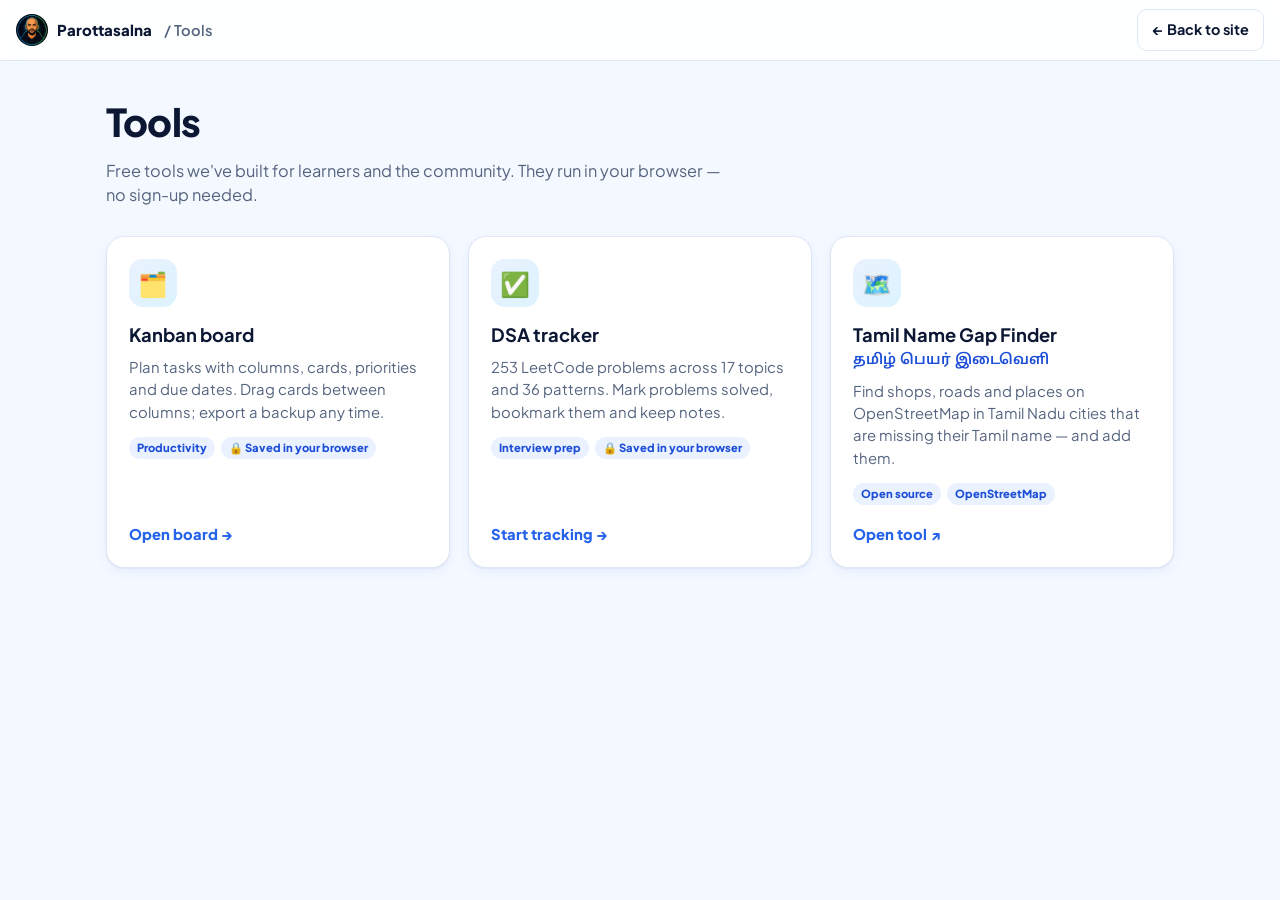
==== tools/index.html @ 4685981b "tools page" ====
<!doctype html>
<html lang="en">
<head>
  <meta charset="utf-8">
  <script src="../assets/js/analytics.js"></script>
  <meta name="viewport" content="width=device-width, initial-scale=1">
  <title>Tools — Parottasalna</title>
  <meta name="description" content="Free, open tools from Parottasalna — a private Kanban board, a DSA practice tracker, and a finder for missing Tamil names on OpenStreetMap.">
  <meta name="theme-color" content="#1d4ed8">
  <link rel="icon" href="../favicon-48.png" type="image/png">
  <link rel="preconnect" href="https://fonts.googleapis.com">
  <link rel="preconnect" href="https://fonts.gstatic.com" crossorigin>
  <link href="https://fonts.googleapis.com/css2?family=Plus+Jakarta+Sans:wght@400;500;600;700;800&family=Noto+Sans+Tamil:wght@600&display=swap" rel="stylesheet">
  <link rel="stylesheet" href="shared/tools.css">
  <link rel="stylesheet" href="tools-index.css">
</head>
<body>

<header class="topbar">
  <div class="topbar-in">
    <a class="brand" href="../"><img src="../logo-192.png" alt="">Parottasalna</a>
    <span class="crumb">/ Tools</span>
    <span class="spacer"></span>
    <a class="btn" href="../">← Back to site</a>
  </div>
</header>

<main class="tools-page">
  <section class="intro">
    <h1>Tools</h1>
    <p>Free tools we've built for learners and the community. They run in your browser — no sign-up needed.</p>
  </section>

  <div class="tool-grid">
    <a class="tool-card" href="kanban/">
      <span class="tool-ic">🗂️</span>
      <h2>Kanban board</h2>
      <p>Plan tasks with columns, cards, priorities and due dates. Drag cards between columns; export a backup any time.</p>
      <div class="tool-tags"><span class="tag">Productivity</span><span class="tag">🔒 Saved in your browser</span></div>
      <span class="tool-go">Open board →</span>
    </a>

    <a class="tool-card" href="dsa-tracker/">
      <span class="tool-ic">✅</span>
      <h2>DSA tracker</h2>
      <p>253 LeetCode problems across 17 topics and 36 patterns. Mark problems solved, bookmark them and keep notes.</p>
      <div class="tool-tags"><span class="tag">Interview prep</span><span class="tag">🔒 Saved in your browser</span></div>
      <span class="tool-go">Start tracking →</span>
    </a>

    <a class="tool-card" href="https://syedjaferk.github.io/tamil-osm-name-gap-finder/" target="_blank" rel="noopener">
      <span class="tool-ic">🗺️</span>
      <h2>Tamil Name Gap Finder</h2>
      <p class="ta">தமிழ் பெயர் இடைவெளி</p>
      <p>Find shops, roads and places on OpenStreetMap in Tamil Nadu cities that are missing their Tamil name — and add them.</p>
      <div class="tool-tags"><span class="tag">Open source</span><span class="tag">OpenStreetMap</span></div>
      <span class="tool-go">Open tool ↗</span>
    </a>
  </div>
</main>

</body>
</html>
---- tools/shared/tools.css ----
/* Shared look for every Parottasalna tool: theme, top bar, buttons, menus, dialogs, toast. */
:root {
  --bg: #f4f8ff;
  --fg: #0b1733;
  --muted: #55647f;
  --line: #dfe7f5;
  --card: #ffffff;
  --blue-900: #0b2a6f;
  --blue-700: #1d4ed8;
  --blue-600: #2563eb;
  --blue-400: #60a5fa;
  --sky: #38bdf8;
  --blue-50: #eaf2ff;
  --danger: #dc2626;
  --danger-soft: #fdecec;
  --ok: #16a34a;
  --low: #16a34a;
  --medium: #d97706;
  --high: #dc2626;
  --shadow: 0 1px 2px rgba(11, 23, 51, .06), 0 4px 12px rgba(37, 99, 235, .06);
  --shadow-lg: 0 2px 6px rgba(11, 23, 51, .08), 0 20px 50px rgba(37, 99, 235, .18);
}
@media (prefers-color-scheme: dark) {
  :root:not([data-theme="light"]) {
    --bg: #07112a; --fg: #e8eefc; --muted: #9aaacb; --line: #1c2c52; --card: #0e1c40;
    --blue-50: #13285a; --blue-700: #60a5fa; --blue-600: #3b82f6; --danger-soft: #3a1414; --ok: #4ade80;
    --shadow: 0 1px 2px rgba(0,0,0,.3), 0 4px 12px rgba(0,0,0,.25);
    --shadow-lg: 0 2px 6px rgba(0,0,0,.4), 0 20px 50px rgba(0,0,0,.45);
  }
}
* { box-sizing: border-box; }
html, body { height: 100%; }
body {
  margin: 0; background: var(--bg); color: var(--fg); display: flex; flex-direction: column;
  font: 15px/1.5 "Plus Jakarta Sans", system-ui, -apple-system, "Segoe UI", Roboto, sans-serif;
  -webkit-font-smoothing: antialiased;
}
a { color: var(--blue-600); text-decoration: none; }
button, input, textarea, select { font: inherit; color: inherit; }
[hidden] { display: none !important; }

/* Top bar */
.topbar { background: color-mix(in srgb, var(--card) 88%, transparent); backdrop-filter: blur(10px); border-bottom: 1px solid var(--line); position: sticky; top: 0; z-index: 20; }
.topbar-in { display: flex; align-items: center; gap: 12px; padding: 0 16px; height: 60px; max-width: 1600px; margin: 0 auto; }
.brand { display: flex; align-items: center; gap: .55rem; font-weight: 800; color: var(--fg); }
.brand img { width: 32px; height: 32px; border-radius: 50%; }
.crumb { color: var(--muted); font-weight: 600; font-size: .92rem; }
.crumb a { color: var(--muted); }
.crumb a:hover { color: var(--blue-600); }
.topbar .spacer { flex: 1; }

/* Buttons */
.btn { display: inline-flex; align-items: center; gap: .4rem; padding: .55rem .9rem; border-radius: 10px; font-weight: 700; font-size: .9rem;
  border: 1px solid var(--line); background: var(--card); color: var(--fg); cursor: pointer; white-space: nowrap; }
.btn:hover { border-color: var(--blue-400); }
.btn-primary { background: linear-gradient(135deg, var(--blue-600), var(--blue-900)); color: #fff; border-color: transparent; }
.btn-primary:hover { border-color: transparent; filter: brightness(1.08); }
.btn-danger { background: var(--danger); color: #fff; border-color: transparent; }
.btn-danger:hover { border-color: transparent; filter: brightness(1.08); }
.btn-text { background: none; border-color: transparent; color: var(--muted); }
.btn-text:hover { color: var(--danger); border-color: transparent; }
.icon-btn { width: 30px; height: 30px; border-radius: 8px; border: 0; background: transparent; color: var(--muted); cursor: pointer; display: grid; place-items: center; font-size: 1.1rem; }
.icon-btn:hover { background: color-mix(in srgb, var(--blue-600) 12%, transparent); color: var(--fg); }

/* Toolbar under the top bar */
.toolbar { display: flex; align-items: flex-end; justify-content: space-between; gap: 16px; flex-wrap: wrap; padding: 18px 16px 10px; max-width: 1600px; width: 100%; margin: 0 auto; }
.note { margin: 4px 0 0; color: var(--muted); font-size: .85rem; }
.note .saved { color: var(--ok); font-weight: 600; margin-left: 6px; }
.actions { display: flex; gap: 8px; flex-wrap: wrap; align-items: center; }
.search { padding: .55rem .8rem; border-radius: 10px; border: 1px solid var(--line); background: var(--card); width: 220px; max-width: 100%; }
.search:focus { outline: 2px solid color-mix(in srgb, var(--blue-600) 40%, transparent); outline-offset: 1px; }
.warning { margin: 0 16px 10px; padding: 10px 14px; border-radius: 10px; background: var(--danger-soft); color: var(--danger); font-size: .9rem; font-weight: 600; }

/* Dropdown menus */
.dropdown { position: relative; }
.menu { position: absolute; right: 0; top: calc(100% + 6px); min-width: 230px; background: var(--card); border: 1px solid var(--line); border-radius: 12px;
  box-shadow: var(--shadow-lg); padding: 6px; display: none; z-index: 30; }
.dropdown.open > .menu { display: block; }
.menu button { display: block; width: 100%; text-align: left; padding: .55rem .75rem; border: 0; background: none; border-radius: 8px; cursor: pointer; font-size: .9rem; font-weight: 600; }
.menu button:hover, .menu button:focus-visible { background: var(--blue-50); outline: none; }
.menu button.danger { color: var(--danger); }
.menu button.danger:hover { background: var(--danger-soft); }
.menu button:disabled { opacity: .45; cursor: not-allowed; background: none; }
.menu hr { border: 0; border-top: 1px solid var(--line); margin: 6px 4px; }
.menu .label { font-size: .7rem; font-weight: 800; letter-spacing: .08em; text-transform: uppercase; color: var(--muted); padding: .4rem .75rem .2rem; }

/* Tags */
.tag { font-size: .7rem; font-weight: 800; padding: .15rem .5rem; border-radius: 999px; background: var(--blue-50); color: var(--blue-700); white-space: nowrap; }
.tag.low { color: var(--low); background: color-mix(in srgb, var(--low) 14%, transparent); }
.tag.medium { color: var(--medium); background: color-mix(in srgb, var(--medium) 16%, transparent); }
.tag.high { color: var(--high); background: color-mix(in srgb, var(--high) 14%, transparent); }

/* Dialogs */
dialog { border: 1px solid var(--line); border-radius: 18px; padding: 0; width: min(520px, calc(100vw - 32px)); background: var(--card); color: var(--fg); box-shadow: var(--shadow-lg); }
dialog::backdrop { background: rgba(7, 17, 42, .45); backdrop-filter: blur(2px); }
dialog form { padding: 22px; display: grid; gap: 14px; }
dialog h2 { margin: 0; font-size: 1.15rem; }
dialog p { margin: 0; color: var(--muted); }
.field { display: grid; gap: 6px; }
.field label { font-size: .78rem; font-weight: 800; letter-spacing: .04em; text-transform: uppercase; color: var(--muted); }
.field input, .field textarea, .field select { width: 100%; padding: .6rem .75rem; border-radius: 10px; border: 1px solid var(--line); background: var(--bg); }
.field input:focus, .field textarea:focus, .field select:focus { outline: 2px solid color-mix(in srgb, var(--blue-600) 40%, transparent); outline-offset: 0; border-color: var(--blue-400); }
.field textarea { min-height: 110px; resize: vertical; }
.dialog-actions { display: flex; gap: 8px; align-items: center; }
.dialog-actions .spacer { flex: 1; }

/* Toast with optional Undo */
.toast { position: fixed; left: 50%; bottom: 20px; transform: translate(-50%, 140%); background: var(--fg); color: var(--bg); padding: 10px 12px 10px 16px; border-radius: 12px;
  display: flex; align-items: center; gap: 14px; box-shadow: var(--shadow-lg); transition: transform .25s ease, visibility .25s; visibility: hidden; z-index: 50; font-weight: 600; font-size: .9rem; max-width: calc(100vw - 32px); }
.toast.show { transform: translate(-50%, 0); visibility: visible; }
.toast button { background: none; border: 1px solid color-mix(in srgb, var(--bg) 40%, transparent); color: var(--bg); border-radius: 8px; padding: .3rem .7rem; font-weight: 800; cursor: pointer; }

@media (max-width: 640px) {
  .crumb { display: none; }
  .toolbar { padding-top: 14px; }
  .actions { width: 100%; }
  .search { flex: 1; width: auto; }
}
@media (prefers-reduced-motion: reduce) { .toast { transition: none; } }
---- tools/tools-index.css ----
/* Tools listing page; shared theme lives in shared/tools.css */
.tools-page { width: 100%; max-width: 1100px; margin: 0 auto; padding: 32px 16px 56px; }
.intro h1 { margin: 0; font-size: clamp(1.8rem, 4vw, 2.4rem); font-weight: 800; letter-spacing: -0.02em; }
.intro p { margin: 8px 0 28px; color: var(--muted); font-size: 1.02rem; max-width: 620px; }

.tool-grid { display: grid; grid-template-columns: repeat(auto-fill, minmax(290px, 1fr)); gap: 18px; }
.tool-card { display: flex; flex-direction: column; background: var(--card); border: 1px solid var(--line); border-radius: 18px; padding: 22px;
  color: var(--fg); box-shadow: var(--shadow); transition: transform .15s, border-color .15s, box-shadow .15s; }
.tool-card:hover { transform: translateY(-3px); border-color: var(--blue-400); box-shadow: var(--shadow-lg); }
.tool-ic { width: 48px; height: 48px; border-radius: 14px; display: grid; place-items: center; font-size: 1.5rem;
  background: linear-gradient(135deg, var(--blue-50), color-mix(in srgb, var(--sky) 18%, var(--card))); margin-bottom: 14px; }
.tool-card h2 { margin: 0; font-size: 1.15rem; }
.tool-card p { margin: 8px 0 0; color: var(--muted); font-size: .93rem; }
.tool-card p.ta { margin-top: 2px; font-family: "Noto Sans Tamil", sans-serif; font-weight: 600; color: var(--blue-700); font-size: .9rem; }
.tool-tags { display: flex; gap: 6px; flex-wrap: wrap; margin: 14px 0 18px; }
.tool-go { margin-top: auto; font-weight: 800; font-size: .92rem; color: var(--blue-600); }
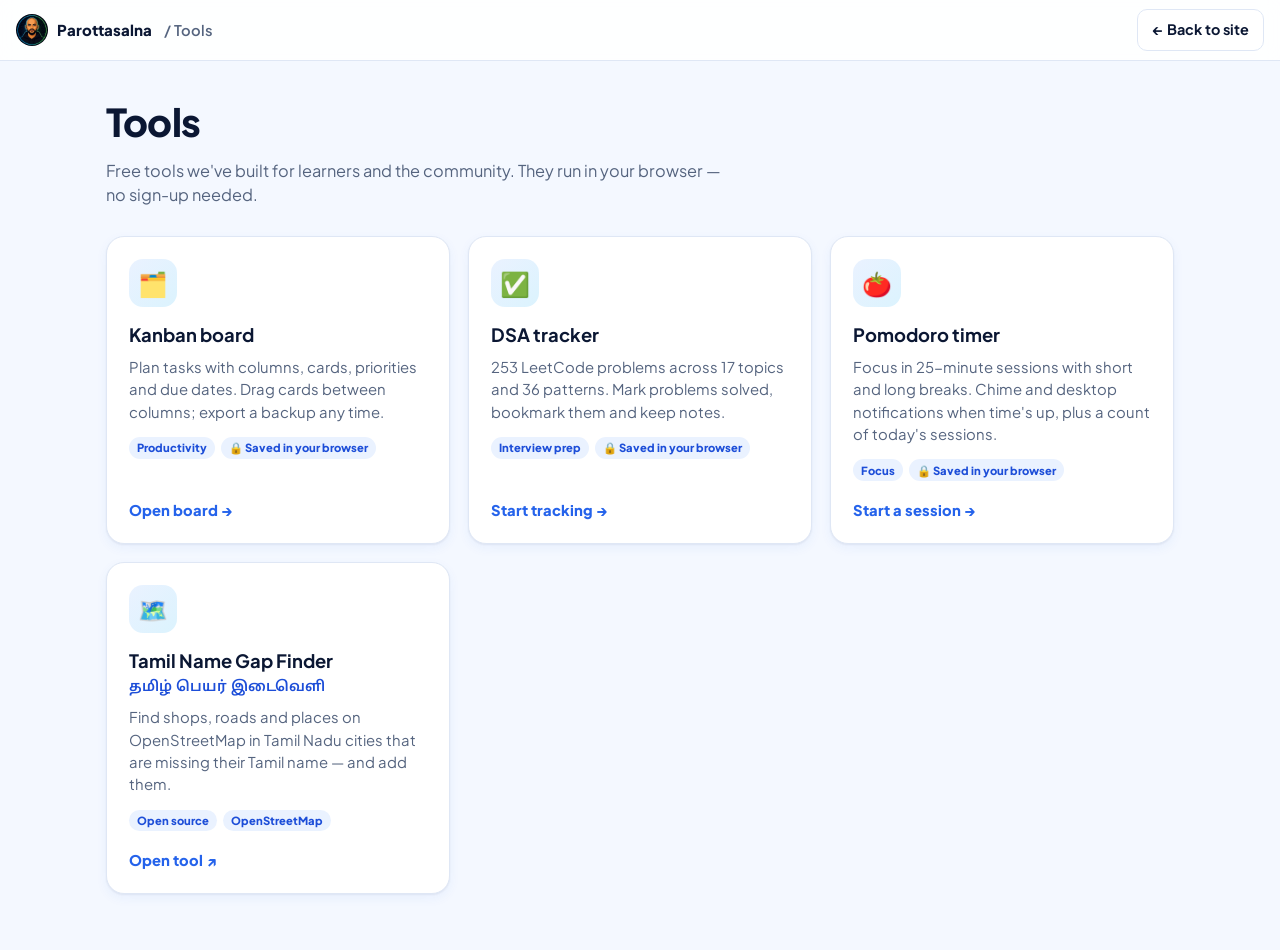
==== commit aa93ca7e: "add pomodro" ====
--- a/tools/index.html
+++ b/tools/index.html
@@ -5,7 +5,7 @@
   <script src="../assets/js/analytics.js"></script>
   <meta name="viewport" content="width=device-width, initial-scale=1">
   <title>Tools — Parottasalna</title>
-  <meta name="description" content="Free, open tools from Parottasalna — a private Kanban board, a DSA practice tracker, and a finder for missing Tamil names on OpenStreetMap.">
+  <meta name="description" content="Free, open tools from Parottasalna — a private Kanban board, a DSA practice tracker, a Pomodoro timer, and a finder for missing Tamil names on OpenStreetMap.">
   <meta name="theme-color" content="#1d4ed8">
   <link rel="icon" href="../favicon-48.png" type="image/png">
   <link rel="preconnect" href="https://fonts.googleapis.com">
@@ -48,6 +48,14 @@
       <span class="tool-go">Start tracking →</span>
     </a>
 
+    <a class="tool-card" href="pomodoro/">
+      <span class="tool-ic">🍅</span>
+      <h2>Pomodoro timer</h2>
+      <p>Focus in 25-minute sessions with short and long breaks. Chime and desktop notifications when time's up, plus a count of today's sessions.</p>
+      <div class="tool-tags"><span class="tag">Focus</span><span class="tag">🔒 Saved in your browser</span></div>
+      <span class="tool-go">Start a session →</span>
+    </a>
+
     <a class="tool-card" href="https://syedjaferk.github.io/tamil-osm-name-gap-finder/" target="_blank" rel="noopener">
       <span class="tool-ic">🗺️</span>
       <h2>Tamil Name Gap Finder</h2>
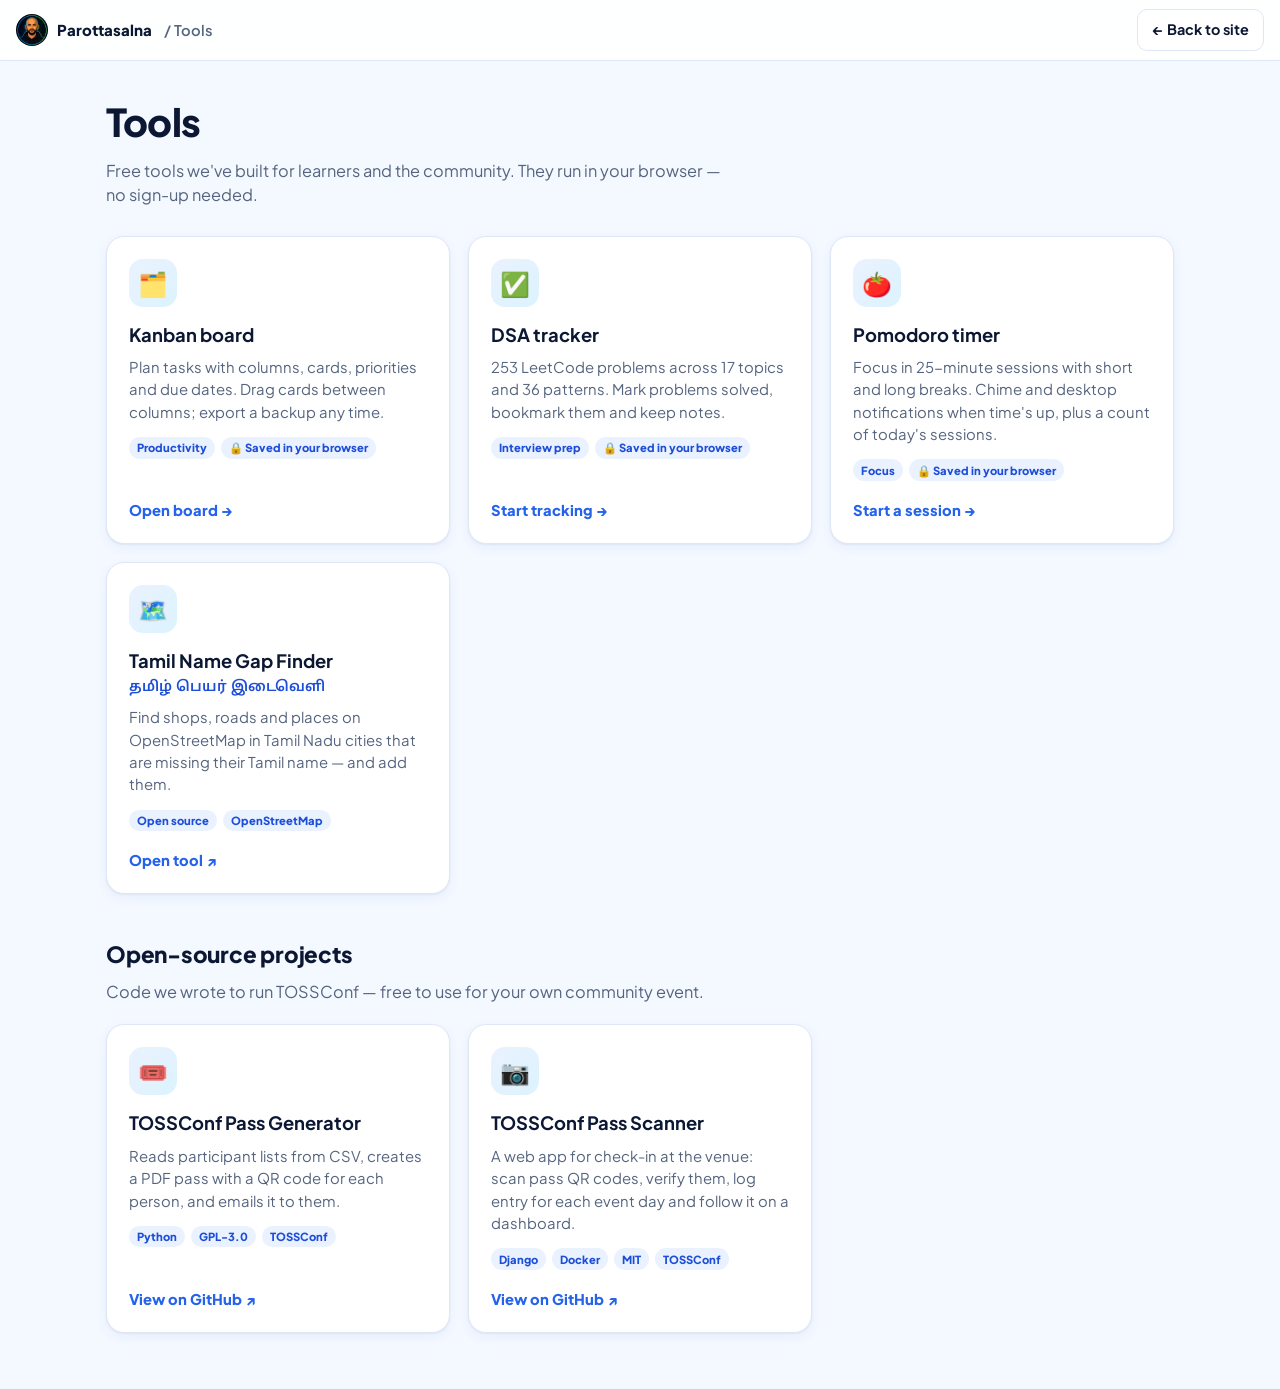
==== commit 9ef9060a: "added tossconf tools" ====
--- a/tools/index.html
+++ b/tools/index.html
@@ -5,7 +5,7 @@
   <script src="../assets/js/analytics.js"></script>
   <meta name="viewport" content="width=device-width, initial-scale=1">
   <title>Tools — Parottasalna</title>
-  <meta name="description" content="Free, open tools from Parottasalna — a private Kanban board, a DSA practice tracker, a Pomodoro timer, and a finder for missing Tamil names on OpenStreetMap.">
+  <meta name="description" content="Free, open tools from Parottasalna — a private Kanban board, a DSA practice tracker, a Pomodoro timer, a finder for missing Tamil names on OpenStreetMap, and the open-source TOSSConf pass generator and scanner.">
   <meta name="theme-color" content="#1d4ed8">
   <link rel="icon" href="../favicon-48.png" type="image/png">
   <link rel="preconnect" href="https://fonts.googleapis.com">
@@ -65,6 +65,29 @@
       <span class="tool-go">Open tool ↗</span>
     </a>
   </div>
+
+  <section class="intro oss-intro">
+    <h2>Open-source projects</h2>
+    <p>Code we wrote to run TOSSConf — free to use for your own community event.</p>
+  </section>
+
+  <div class="tool-grid">
+    <a class="tool-card" href="https://github.com/tossconf/tossconf_pass_generator" target="_blank" rel="noopener">
+      <span class="tool-ic">🎟️</span>
+      <h2>TOSSConf Pass Generator</h2>
+      <p>Reads participant lists from CSV, creates a PDF pass with a QR code for each person, and emails it to them.</p>
+      <div class="tool-tags"><span class="tag">Python</span><span class="tag">GPL-3.0</span><span class="tag">TOSSConf</span></div>
+      <span class="tool-go">View on GitHub ↗</span>
+    </a>
+
+    <a class="tool-card" href="https://github.com/tossconf/toss_pass_scanner" target="_blank" rel="noopener">
+      <span class="tool-ic">📷</span>
+      <h2>TOSSConf Pass Scanner</h2>
+      <p>A web app for check-in at the venue: scan pass QR codes, verify them, log entry for each event day and follow it on a dashboard.</p>
+      <div class="tool-tags"><span class="tag">Django</span><span class="tag">Docker</span><span class="tag">MIT</span><span class="tag">TOSSConf</span></div>
+      <span class="tool-go">View on GitHub ↗</span>
+    </a>
+  </div>
 </main>
 
 </body>
--- a/tools/tools-index.css
+++ b/tools/tools-index.css
@@ -14,3 +14,6 @@
 .tool-card p.ta { margin-top: 2px; font-family: "Noto Sans Tamil", sans-serif; font-weight: 600; color: var(--blue-700); font-size: .9rem; }
 .tool-tags { display: flex; gap: 6px; flex-wrap: wrap; margin: 14px 0 18px; }
 .tool-go { margin-top: auto; font-weight: 800; font-size: .92rem; color: var(--blue-600); }
+.oss-intro { margin-top: 44px; }
+.oss-intro h2 { margin: 0; font-size: 1.4rem; font-weight: 800; letter-spacing: -0.01em; }
+.oss-intro p { margin-bottom: 20px; }
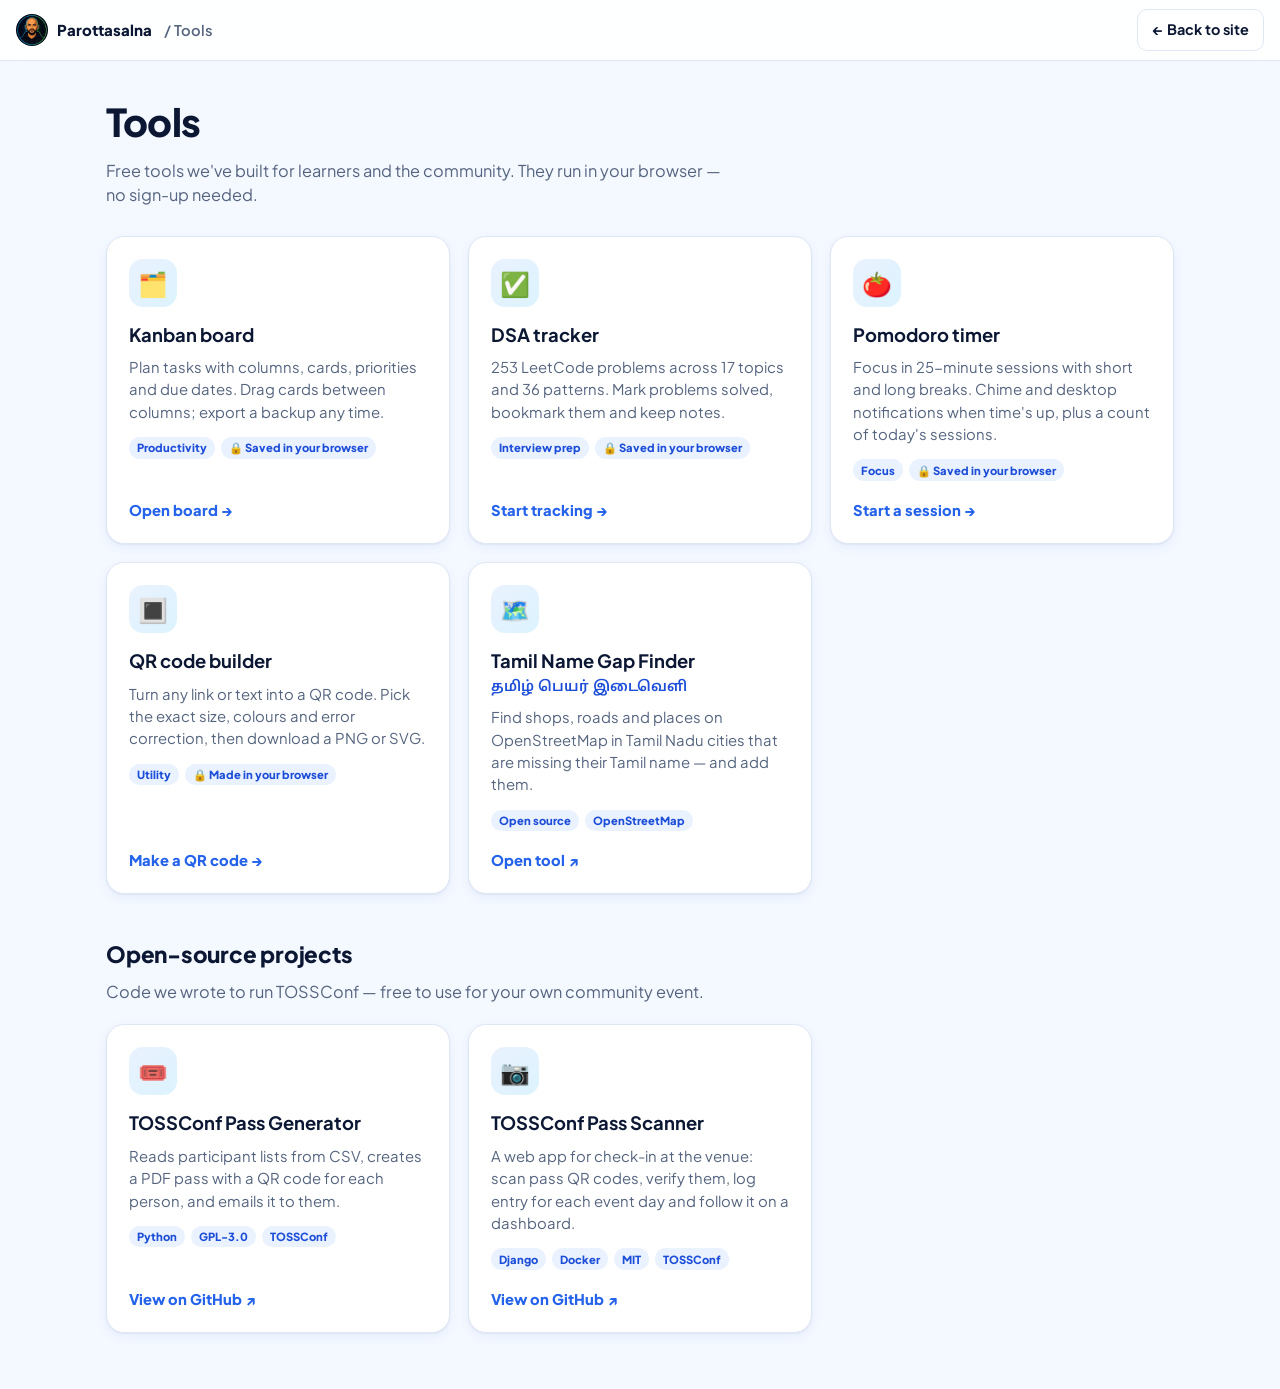
==== commit 775ba66a: "qr builder tool" ====
--- a/tools/index.html
+++ b/tools/index.html
@@ -5,7 +5,7 @@
   <script src="../assets/js/analytics.js"></script>
   <meta name="viewport" content="width=device-width, initial-scale=1">
   <title>Tools — Parottasalna</title>
-  <meta name="description" content="Free, open tools from Parottasalna — a private Kanban board, a DSA practice tracker, a Pomodoro timer, a finder for missing Tamil names on OpenStreetMap, and the open-source TOSSConf pass generator and scanner.">
+  <meta name="description" content="Free, open tools from Parottasalna — a private Kanban board, a DSA practice tracker, a Pomodoro timer, a QR code builder, a finder for missing Tamil names on OpenStreetMap, and the open-source TOSSConf pass generator and scanner.">
   <meta name="theme-color" content="#1d4ed8">
   <link rel="icon" href="../favicon-48.png" type="image/png">
   <link rel="preconnect" href="https://fonts.googleapis.com">
@@ -56,6 +56,14 @@
       <span class="tool-go">Start a session →</span>
     </a>
 
+    <a class="tool-card" href="qr-builder/">
+      <span class="tool-ic">🔳</span>
+      <h2>QR code builder</h2>
+      <p>Turn any link or text into a QR code. Pick the exact size, colours and error correction, then download a PNG or SVG.</p>
+      <div class="tool-tags"><span class="tag">Utility</span><span class="tag">🔒 Made in your browser</span></div>
+      <span class="tool-go">Make a QR code →</span>
+    </a>
+
     <a class="tool-card" href="https://syedjaferk.github.io/tamil-osm-name-gap-finder/" target="_blank" rel="noopener">
       <span class="tool-ic">🗺️</span>
       <h2>Tamil Name Gap Finder</h2>
